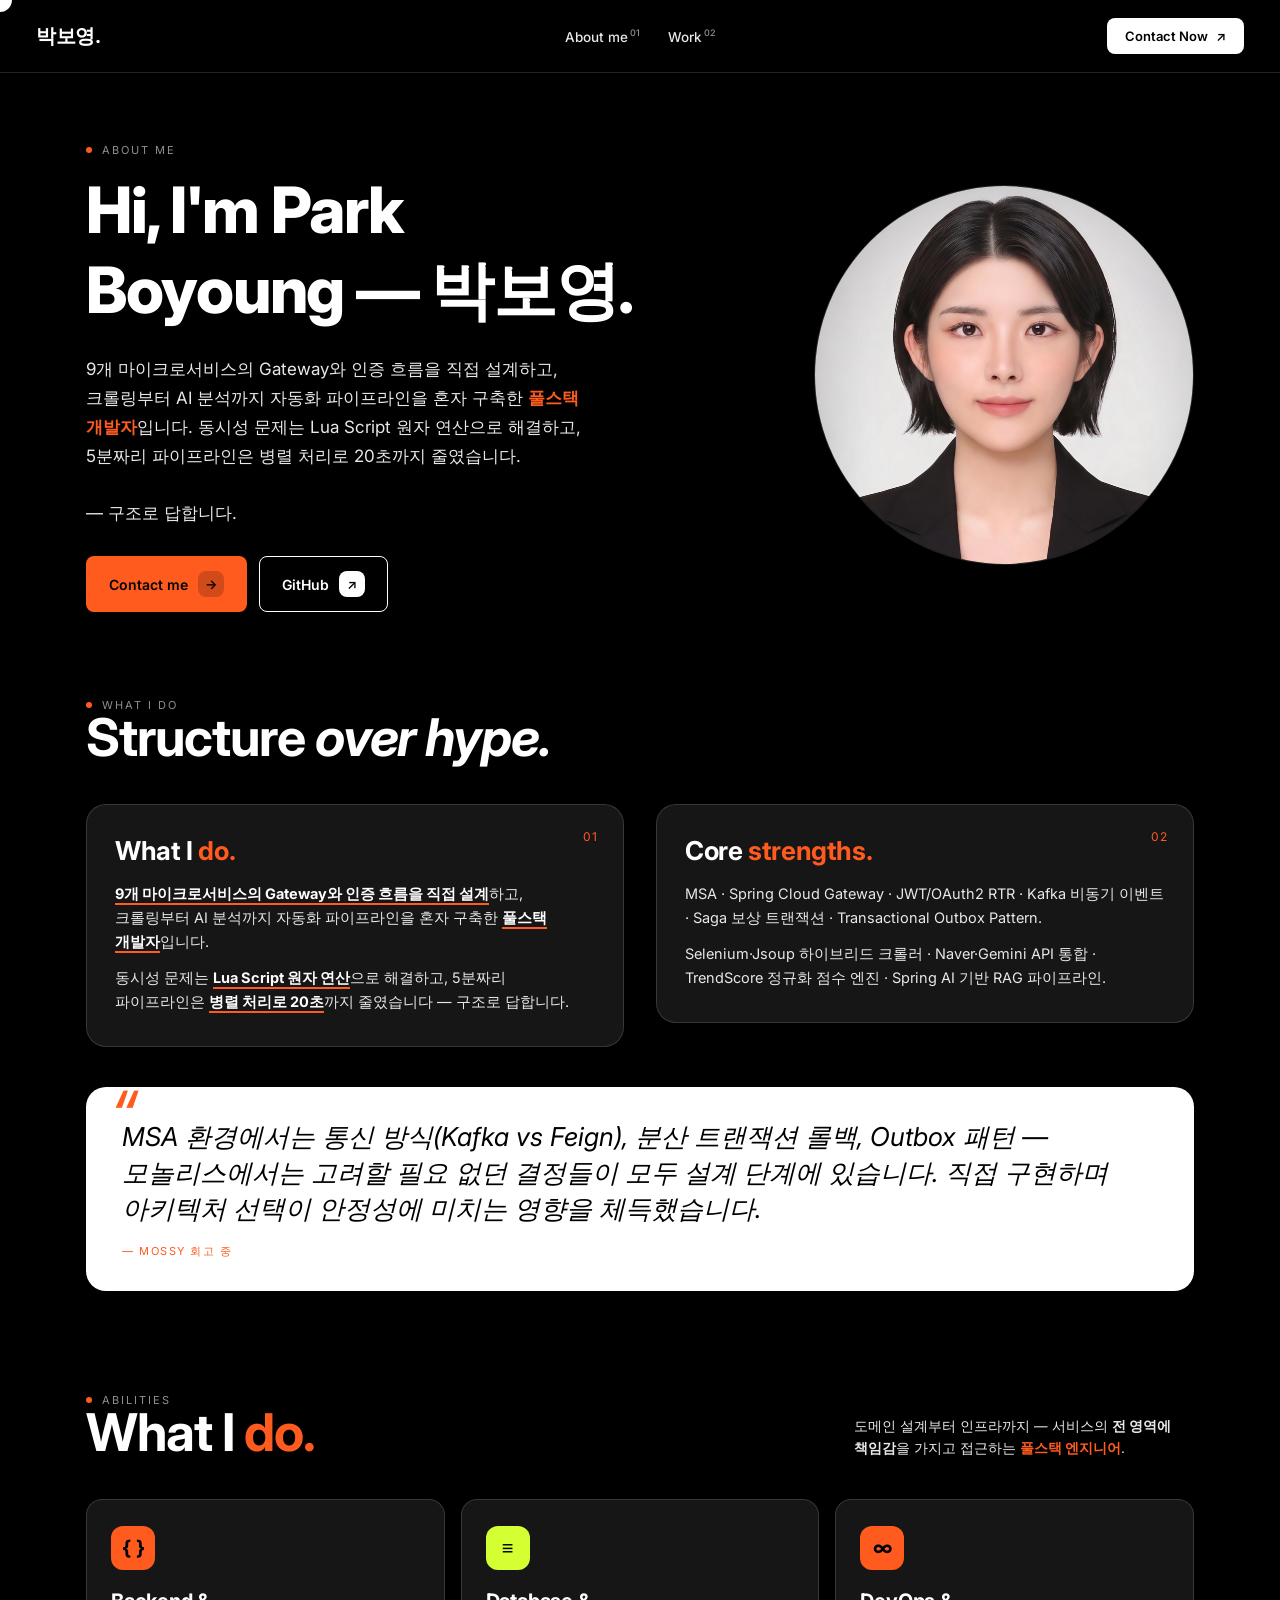
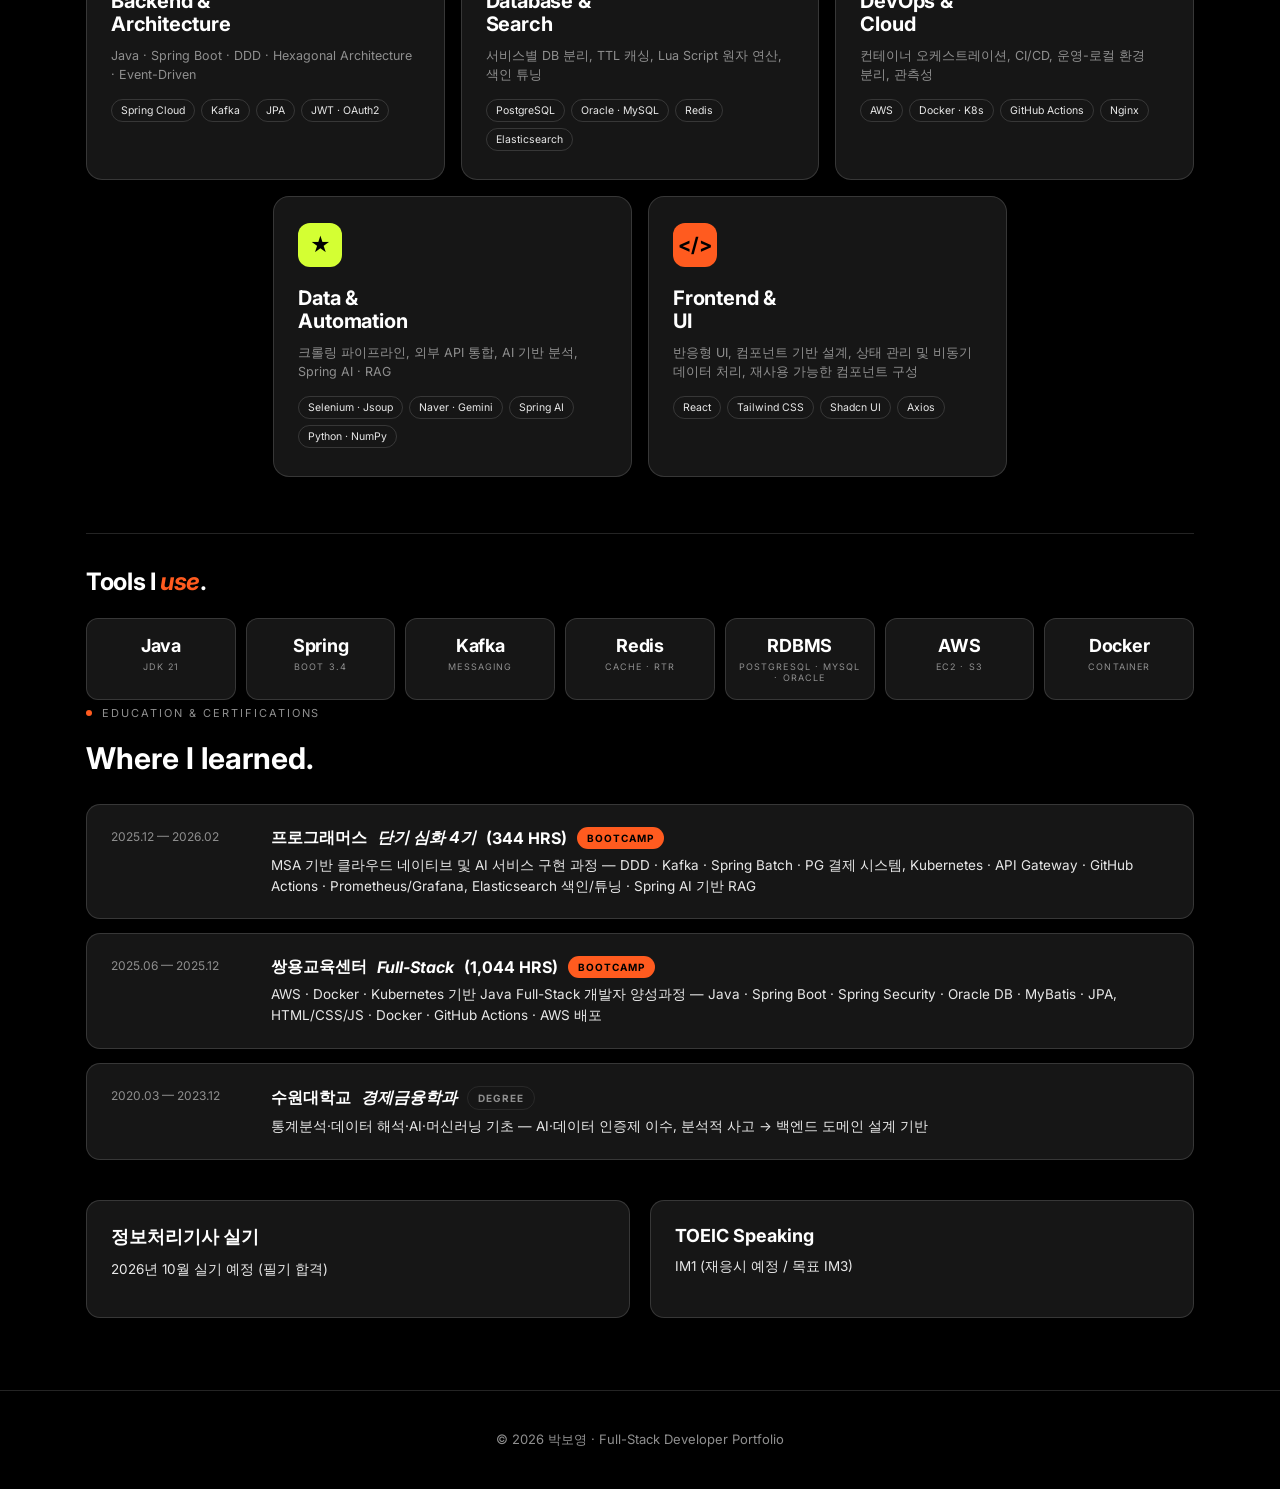
==== about.html @ 278cab64 "포트폴리오 다크+키치 테마 전면 개편, 프로젝트별 독립 페이지 및 About 페이지 추가 Framer 레퍼런스 기반으로 다크 배경 + 마젠타/오렌지/라임/블루 키치 컬러, 반전 커" ====
<!DOCTYPE html>
<html lang="ko">
<head>
<meta charset="utf-8">
<meta name="viewport" content="width=device-width, initial-scale=1">
<title>About — 박보영</title>
<link rel="preconnect" href="https://fonts.googleapis.com">
<link rel="preconnect" href="https://fonts.gstatic.com" crossorigin="">
<link href="https://fonts.googleapis.com/css2?family=Inter:opsz,wght@14..32,100..900&display=swap" rel="stylesheet">
<link rel="stylesheet" href="assets/site.css">
</head>
<body>

<nav class="nav">
  <a class="brand" href="index.html">박보영<span class="dot">.</span></a>
  <div class="nav-links">
    <a href="about.html">About me<sup>01</sup></a>
    <a href="index.html#projects">Work<sup>02</sup></a>
  </div>
  <a class="nav-cta" href="index.html#contact">Contact Now <span>↗</span></a>
</nav>

<div class="wrap">
  <section class="about-hero">
    <div>
      <div class="eyebrow"><span class="dot"></span>About me</div>
      <h1>Hi, I'm Park<br>Boyoung — 박보영.</h1>
      <p>9개 마이크로서비스의 Gateway와 인증 흐름을 직접 설계하고, 크롤링부터 AI 분석까지 자동화 파이프라인을 혼자 구축한 <strong class="accent">풀스택 개발자</strong>입니다. 동시성 문제는 Lua Script 원자 연산으로 해결하고, 5분짜리 파이프라인은 병렬 처리로 20초까지 줄였습니다.<br><br>— 구조로 답합니다.</p>
      <div class="hero-cta" style="display:flex; gap:12px; margin-top:28px; flex-wrap:wrap;">
        <a class="btn btn-primary" href="index.html#contact">Contact me <span class="arrow">→</span></a>
        <a class="btn btn-ghost" href="https://github.com/bunohoq" target="_blank" rel="noopener">GitHub <span class="arrow">↗</span></a>
      </div>
    </div>
    <img class="photo reveal-scale" src="assets/img/profile/park-boyoung.jpg" alt="박보영 프로필 사진">
  </section>

  <section class="reveal">
    <div class="about-head">
      <div class="eyebrow"><span class="dot"></span>What I do</div>
      <h2 class="h-display">Structure <em>over hype.</em></h2>
    </div>
    <div class="about-grid">
      <div class="about-card reveal">
        <span class="num">01</span>
        <h3>What I <span class="accent">do.</span></h3>
        <p><strong>9개 마이크로서비스의 Gateway와 인증 흐름을 직접 설계</strong>하고, 크롤링부터 AI 분석까지 자동화 파이프라인을 혼자 구축한 <strong class="accent">풀스택 개발자</strong>입니다.</p>
        <p>동시성 문제는 <strong>Lua Script 원자 연산</strong>으로 해결하고, 5분짜리 파이프라인은 <strong>병렬 처리로 20초</strong>까지 줄였습니다 — 구조로 답합니다.</p>
      </div>
      <div class="about-card reveal">
        <span class="num">02</span>
        <h3>Core <span class="accent">strengths.</span></h3>
        <p>MSA · Spring Cloud Gateway · JWT/OAuth2 RTR · Kafka 비동기 이벤트 · Saga 보상 트랜잭션 · Transactional Outbox Pattern.</p>
        <p>Selenium·Jsoup 하이브리드 크롤러 · Naver·Gemini API 통합 · TrendScore 정규화 점수 엔진 · Spring AI 기반 RAG 파이프라인.</p>
      </div>
    </div>
    <div class="about-quote reveal">
      MSA 환경에서는 통신 방식(Kafka vs Feign), 분산 트랜잭션 롤백, Outbox 패턴 — 모놀리스에서는 고려할 필요 없던 결정들이 모두 설계 단계에 있습니다. 직접 구현하며 아키텍처 선택이 안정성에 미치는 영향을 체득했습니다.
      <span class="who">— Mossy 회고 중</span>
    </div>
  </section>

  <section>
    <div class="ability-head">
      <div>
        <div class="eyebrow"><span class="dot"></span>Abilities</div>
        <h2 class="h-display">What I <span class="accent">do.</span></h2>
      </div>
      <div class="right">도메인 설계부터 인프라까지 — 서비스의 <strong>전 영역에 책임감</strong>을 가지고 접근하는 <strong class="accent">풀스택 엔지니어</strong>.</div>
    </div>
    <div class="ability-grid">
      <div class="ability-card reveal">
        <div class="ico">{ }</div>
        <h4>Backend &amp;<br>Architecture</h4>
        <div class="desc">Java · Spring Boot · DDD · Hexagonal Architecture · Event-Driven</div>
        <div class="pill-row"><span class="pill">Spring Cloud</span><span class="pill">Kafka</span><span class="pill">JPA</span><span class="pill">JWT · OAuth2</span></div>
      </div>
      <div class="ability-card alt reveal">
        <div class="ico">≡</div>
        <h4>Database &amp;<br>Search</h4>
        <div class="desc">서비스별 DB 분리, TTL 캐싱, Lua Script 원자 연산, 색인 튜닝</div>
        <div class="pill-row"><span class="pill">PostgreSQL</span><span class="pill">Oracle · MySQL</span><span class="pill">Redis</span><span class="pill">Elasticsearch</span></div>
      </div>
      <div class="ability-card reveal">
        <div class="ico">∞</div>
        <h4>DevOps &amp;<br>Cloud</h4>
        <div class="desc">컨테이너 오케스트레이션, CI/CD, 운영-로컬 환경 분리, 관측성</div>
        <div class="pill-row"><span class="pill">AWS</span><span class="pill">Docker · K8s</span><span class="pill">GitHub Actions</span><span class="pill">Nginx</span></div>
      </div>
      <div class="ability-card alt reveal">
        <div class="ico">★</div>
        <h4>Data &amp;<br>Automation</h4>
        <div class="desc">크롤링 파이프라인, 외부 API 통합, AI 기반 분석, Spring AI · RAG</div>
        <div class="pill-row"><span class="pill">Selenium · Jsoup</span><span class="pill">Naver · Gemini</span><span class="pill">Spring AI</span><span class="pill">Python · NumPy</span></div>
      </div>
      <div class="ability-card reveal">
        <div class="ico">&lt;/&gt;</div>
        <h4>Frontend &amp;<br>UI</h4>
        <div class="desc">반응형 UI, 컴포넌트 기반 설계, 상태 관리 및 비동기 데이터 처리, 재사용 가능한 컴포넌트 구성</div>
        <div class="pill-row"><span class="pill">React</span><span class="pill">Tailwind CSS</span><span class="pill">Shadcn UI</span><span class="pill">Axios</span></div>
      </div>
    </div>

    <div class="tools-section">
      <h3 class="tools-head">Tools I <em>use</em>.</h3>
      <div class="tools-row">
        <div class="tool-chip reveal"><div class="em">Java</div><div class="lab">JDK 21</div></div>
        <div class="tool-chip reveal"><div class="em">Spring</div><div class="lab">Boot 3.4</div></div>
        <div class="tool-chip reveal"><div class="em">Kafka</div><div class="lab">Messaging</div></div>
        <div class="tool-chip reveal"><div class="em">Redis</div><div class="lab">Cache · RTR</div></div>
        <div class="tool-chip reveal"><div class="em">RDBMS</div><div class="lab">PostgreSQL · MySQL · Oracle</div></div>
        <div class="tool-chip reveal"><div class="em">AWS</div><div class="lab">EC2 · S3</div></div>
        <div class="tool-chip reveal"><div class="em">Docker</div><div class="lab">Container</div></div>
      </div>
    </div>
  </section>

  <section class="case-section">
    <div class="eyebrow" style="margin-bottom:20px;"><span class="dot"></span>Education &amp; Certifications</div>
    <h2>Where I learned.</h2>
    <div class="timeline">
      <div class="timeline-row reveal">
        <div class="tl-date">2025.12 — 2026.02</div>
        <div>
          <div class="tl-title">프로그래머스 <em>단기 심화 4기</em> (344 HRS)<span class="tl-tag bootcamp">Bootcamp</span></div>
          <div class="tl-sub">MSA 기반 클라우드 네이티브 및 AI 서비스 구현 과정 — DDD · Kafka · Spring Batch · PG 결제 시스템, Kubernetes · API Gateway · GitHub Actions · Prometheus/Grafana, Elasticsearch 색인/튜닝 · Spring AI 기반 RAG</div>
        </div>
      </div>
      <div class="timeline-row reveal">
        <div class="tl-date">2025.06 — 2025.12</div>
        <div>
          <div class="tl-title">쌍용교육센터 <em>Full-Stack</em> (1,044 HRS)<span class="tl-tag bootcamp">Bootcamp</span></div>
          <div class="tl-sub">AWS · Docker · Kubernetes 기반 Java Full-Stack 개발자 양성과정 — Java · Spring Boot · Spring Security · Oracle DB · MyBatis · JPA, HTML/CSS/JS · Docker · GitHub Actions · AWS 배포</div>
        </div>
      </div>
      <div class="timeline-row reveal">
        <div class="tl-date">2020.03 — 2023.12</div>
        <div>
          <div class="tl-title">수원대학교 <em>경제금융학과</em><span class="tl-tag degree">Degree</span></div>
          <div class="tl-sub">통계분석·데이터 해석·AI·머신러닝 기초 — AI·데이터 인증제 이수, 분석적 사고 → 백엔드 도메인 설계 기반</div>
        </div>
      </div>
    </div>
    <div class="skills-grid" style="margin-top:40px;">
      <div class="skill-card reveal">
        <h3>정보처리기사 실기</h3>
        <p>2026년 10월 실기 예정 (필기 합격)</p>
      </div>
      <div class="skill-card reveal">
        <h3>TOEIC Speaking</h3>
        <p>IM1 (재응시 예정 / 목표 IM3)</p>
      </div>
    </div>
  </section>
</div>

<footer class="site-footer">
  © 2026 박보영 · Full-Stack Developer Portfolio
</footer>

<script src="assets/site.js"></script>
</body>
</html>
---- assets/site.css ----
:root {
  --canvas:#000000; --canvas-2:#0A0A0A; --surface:#161616; --surface-soft:#212121;
  --ink:#FFFFFF; --ink-2:#E8E8E8; --ink-3:#BFBFBF; --mute:#8F8F8F; --mute-2:#666666;
  --line: rgba(255,255,255,0.14); --line-2: rgba(255,255,255,0.08);
  --display: "Inter","Pretendard",sans-serif; --sans:"Inter","Pretendard",system-ui,sans-serif; --mono:"Inter",ui-monospace,monospace;
  --ease-spring: cubic-bezier(0.34,1.56,0.64,1); --ease-spring-soft: cubic-bezier(0.22,1,0.36,1);

  /* kitsch accent palette — orange is the site-wide default, the other
     three are reserved for each project's identity color. */
  --magenta:#FF2FA0; --orange:#FF5B1F; --lime:#D4FF33; --blue:#0038FF;
  --accent: var(--orange); --accent-ink:#000000;
  --accent-soft: color-mix(in srgb, var(--accent) 16%, black);
}
* { box-sizing:border-box; }
html { scroll-behavior:smooth; }
body {
  margin:0; background:var(--canvas); color:var(--ink); font-family:var(--sans);
  -webkit-font-smoothing:antialiased; word-break:keep-all; overflow-wrap:break-word;
}
img { display:block; max-width:100%; }
a { color:inherit; }
::selection { background:var(--ink); color:var(--canvas); }

.wrap { max-width:1180px; margin:0 auto; padding:0 36px; }
@media (max-width:760px) { .wrap { padding:0 20px; } }

/* ---- nav (matches the reference: brand / centered numbered links / CTA) ---- */
.nav {
  position:sticky; top:0; z-index:50;
  display:grid; grid-template-columns:1fr auto 1fr; align-items:center;
  padding:18px 36px; background:rgba(0,0,0,.75); backdrop-filter:blur(14px);
  border-bottom:1px solid var(--line);
}
.nav .brand { font-family:var(--display); font-weight:700; font-size:20px; letter-spacing:-0.02em; text-decoration:none; color:var(--ink); }
.nav .brand .dot { color:var(--ink); }
.nav-links { display:flex; gap:28px; justify-self:center; }
.nav-links a { text-decoration:none; font-size:13.5px; font-weight:500; color:var(--ink-2); }
.nav-links a sup { font-size:9px; margin-left:2px; color:var(--mute); }
.nav-links a:hover { color:var(--ink); }
.nav-cta {
  justify-self:end; display:inline-flex; align-items:center; gap:8px;
  padding:10px 18px; border-radius:8px; background:var(--ink); color:var(--canvas);
  text-decoration:none; font-size:13px; font-weight:600;
}
@media (max-width:760px) {
  .nav { grid-template-columns:1fr auto; padding:14px 20px; }
  .nav-links { display:none; }
}

/* ---- buttons ---- */
.btn {
  display:inline-flex; align-items:center; gap:10px; padding:14px 22px;
  border-radius:8px; text-decoration:none; font-size:14px; font-weight:600;
  border:1px solid transparent; transition:all .22s;
}
.btn .arrow { display:inline-flex; width:26px; height:26px; border-radius:8px; align-items:center; justify-content:center; font-size:13px; transition:transform .22s; }
.btn:hover .arrow { transform:translateX(3px); }
.btn-primary { background:var(--accent); color:var(--accent-ink); }
.btn-primary .arrow { background:rgba(0,0,0,.18); }
.btn-ghost { background:transparent; color:var(--ink); border-color:var(--ink); }
.btn-ghost .arrow { background:var(--ink); color:var(--canvas); }
.btn-ghost:hover { background:var(--ink); color:var(--canvas); }

/* ---- typography helpers ---- */
.eyebrow { display:inline-flex; align-items:center; gap:10px; font-family:var(--mono); font-size:11px; letter-spacing:.18em; text-transform:uppercase; color:var(--mute); }
.eyebrow .dot { width:6px; height:6px; border-radius:50%; background:var(--accent, var(--ink)); }

/* ---- scroll reveal (spring easing, same system as the homepage) ---- */
.reveal { opacity:0; transform:translateY(28px); transition:opacity .7s var(--ease-spring-soft), transform .8s var(--ease-spring); }
.reveal.is-visible { opacity:1; transform:translateY(0); }
.reveal-scale { opacity:0; transform:scale(.94); transition:opacity .7s var(--ease-spring-soft), transform .8s var(--ease-spring); }
.reveal-scale.is-visible { opacity:1; transform:scale(1); }
@media (prefers-reduced-motion: reduce) { .reveal, .reveal-scale { opacity:1; transform:none; transition:none; } }

/* ---- custom cursor badge ---- */
#cursor-badge {
  position:fixed; top:0; left:0; z-index:999;
  display:flex; align-items:center; gap:6px; padding:8px 16px; border-radius:999px;
  background:var(--ink); color:var(--canvas); font-family:var(--mono); font-size:12px;
  font-weight:600; white-space:nowrap; pointer-events:none;
  opacity:0; transform:translate(-50%,-50%) scale(.6);
  transition:opacity .25s var(--ease-spring-soft), transform .35s var(--ease-spring);
}
#cursor-badge.is-visible { opacity:1; transform:translate(-50%,-50%) scale(1); }
@media (hover:hover) and (pointer:fine) { [data-cursor] { cursor:none; } }

/* ---- inverting cursor dot — mix-blend-mode:difference flips whatever
   color sits underneath it (e.g. white dot over blue = renders yellow) ---- */
#invert-cursor {
  position:fixed; top:0; left:0; width:24px; height:24px; border-radius:50%;
  background:#fff; mix-blend-mode:difference; pointer-events:none; z-index:9998;
  transform:translate(-50%,-50%);
  transition:width .25s var(--ease-spring-soft), height .25s var(--ease-spring-soft), opacity .2s ease;
}
#invert-cursor.is-active { width:48px; height:48px; }
#invert-cursor.is-hidden { opacity:0; }
@media (hover:hover) and (pointer:fine) { body { cursor:none; } }
@media (hover:none), (pointer:coarse) { #invert-cursor { display:none; } }

/* ---- case study page ---- */
.case-hero { padding:64px 0 40px; }
.case-hero .back { display:inline-flex; align-items:center; gap:8px; font-size:13px; color:var(--mute); text-decoration:none; margin-bottom:32px; }
.case-hero .back:hover { color:var(--ink); }
.case-hero .case-num { font-family:var(--mono); font-size:15px; color:var(--accent); font-weight:700; }
.case-hero h1 { font-family:var(--display); font-weight:800; font-size:clamp(40px,6vw,72px); letter-spacing:-0.02em; line-height:1.02; margin:10px 0 20px; }
.case-hero h1 em { font-style:italic; font-weight:500; color:var(--mute); }
.case-hero .tags { display:flex; gap:10px; flex-wrap:wrap; margin-bottom:28px; }
.case-hero .tags span { padding:6px 14px; border-radius:999px; background:var(--accent); color:var(--accent-ink); font-family:var(--mono); font-size:11px; letter-spacing:.08em; text-transform:uppercase; }
.case-hero .links { display:flex; gap:10px; flex-wrap:wrap; }
.case-hero .links a { display:inline-flex; align-items:center; gap:8px; padding:10px 16px; border-radius:999px; border:1px solid var(--ink); text-decoration:none; font-size:13px; font-weight:600; transition:all .2s; }
.case-hero .links a:hover { background:var(--ink); color:var(--canvas); }

.case-cover { aspect-ratio:16/9; border-radius:20px; overflow:hidden; border:1px solid var(--line); margin:0 0 64px; background:var(--surface); }
.case-cover img { width:100%; height:100%; object-fit:cover; }

/* Two-column case body: compact tinted sidebar (meta + tech stack) next to
   Overview/KPI/features — scannable at a glance, like the original inline
   case-study design. */
.case-body { display:grid; grid-template-columns:280px 1fr; gap:48px; align-items:start; margin-bottom:64px; }
/* Bold, fully-saturated project color (not a faint tint) so each case study
   reads as unmistakably lime/magenta/blue — text switches to accent-ink for
   contrast against the bright fill. */
.case-meta { background:var(--accent); color:var(--accent-ink); border-radius:16px; padding:28px; }
.case-meta .ml { font-family:var(--mono); font-size:11px; letter-spacing:.1em; text-transform:uppercase; color:var(--accent-ink); opacity:.7; margin-bottom:6px; }
.case-meta .mv { font-size:14px; font-weight:600; line-height:1.5; margin-bottom:22px; color:var(--accent-ink); }
.case-meta .mv:last-of-type { margin-bottom:0; }
.case-meta .stack-bars { max-width:none; gap:12px; }
.case-meta .stack-bar {
  grid-template-columns:1fr auto; grid-template-rows:auto auto;
  column-gap:8px; row-gap:6px;
}
.case-meta .stack-bar .sb-name { grid-column:1; grid-row:1; font-size:12.5px; color:var(--accent-ink); }
.case-meta .stack-bar .sb-pct { grid-column:2; grid-row:1; color:var(--accent-ink); opacity:.7; }
.case-meta .stack-bar .sb-track { grid-column:1 / -1; grid-row:2; background:color-mix(in srgb, var(--accent-ink) 20%, transparent); }
.case-meta .stack-bar .sb-fill { background:var(--accent-ink); }
.case-content-main .eyebrow { margin-bottom:16px; }
@media (max-width:900px) { .case-body { grid-template-columns:1fr; } }

.case-section { margin-bottom:72px; }
.case-section h2 { font-family:var(--display); font-weight:700; font-size:clamp(22px,3vw,30px); margin:0 0 20px; }
.case-section p { font-size:16px; line-height:1.75; color:var(--ink-2); max-width:760px; }
.hl { background:var(--accent); color:var(--accent-ink); padding:1px 8px; border-radius:4px; }

.kpi-row { display:grid; grid-template-columns:repeat(3,1fr); gap:24px; margin-top:32px; }
.kpi { padding:24px; border:1px solid var(--line); border-radius:14px; }
.kpi .kv { font-family:var(--display); font-weight:700; font-size:36px; }
.kpi .kv .em { color:var(--accent); }
.kpi .kl { font-family:var(--mono); font-size:11px; letter-spacing:.1em; text-transform:uppercase; color:var(--mute); margin-top:6px; }
@media (max-width:760px) { .kpi-row { grid-template-columns:1fr; } }

.stack-bars { display:flex; flex-direction:column; gap:16px; max-width:560px; }
.stack-bar { display:grid; grid-template-columns:120px 1fr 40px; align-items:center; gap:14px; font-size:13.5px; }
.stack-bar .sb-name { font-weight:600; }
.stack-bar .sb-track { height:6px; border-radius:999px; background:var(--surface-soft); overflow:hidden; }
.stack-bar .sb-fill { display:block; height:100%; border-radius:999px; background:var(--accent); }
.stack-bar .sb-pct { text-align:right; color:var(--mute); font-family:var(--mono); font-size:12px; }
@media (max-width:760px) { .stack-bar { grid-template-columns:90px 1fr 34px; gap:10px; } }

.gallery { display:grid; grid-template-columns:1fr 1fr; gap:20px; }
.gallery.full { grid-template-columns:1fr; }
.gallery figure { margin:0; border-radius:14px; overflow:hidden; border:1px solid var(--line); background:var(--surface); display:flex; flex-direction:column; }
.gallery img { width:100%; display:block; }
/* Only the app-screenshot grid gets a fixed crop so every card (and its
   caption) lines up at the same height; full-width diagrams keep their
   natural size so labels never get cropped. */
.gallery:not(.full) img { aspect-ratio:4/3; object-fit:cover; }
/* White highlighter-pen mark behind the caption text — not a full-bleed
   bar, a rounded stroke sitting on the dark card like the .hl marks. */
.gallery figcaption {
  margin:10px 12px 12px; padding:5px 10px; font-size:12.5px; line-height:1.3;
  background:#fff; color:#000; border-radius:5px;
  white-space:nowrap; overflow:hidden; text-overflow:ellipsis;
  align-self:flex-start; max-width:calc(100% - 24px);
}
@media (max-width:760px) { .gallery { grid-template-columns:1fr; } }

.feat-list { display:flex; flex-direction:column; gap:28px; margin-top:28px; }
.feat { display:flex; gap:20px; }
.feat .fn { font-family:var(--display); font-weight:700; font-size:22px; color:var(--accent); flex:none; width:40px; }
.feat .ft { font-weight:600; margin-bottom:6px; }
.feat .fd { color:var(--mute); font-size:14.5px; line-height:1.6; }

.trouble-grid { display:grid; grid-template-columns:1fr 1fr; gap:1px; background:var(--line); border:1px solid var(--line); border-radius:16px; overflow:hidden; margin-top:28px; }
.tcard { background:var(--surface); padding:24px; border-radius:0; }
.tcard .tt { font-weight:700; margin-bottom:14px; }
.trow { display:grid; grid-template-columns:70px 1fr; gap:12px; padding:10px 0; border-top:1px solid var(--line); font-size:13.5px; }
.trow:first-of-type { border-top:none; }
.trow .tk { color:var(--mute); font-family:var(--mono); font-size:11px; text-transform:uppercase; letter-spacing:.06em; padding-top:2px; }
.trow .tv { color:var(--ink-2); }
.trow.result .tv { font-weight:600; color:var(--ink); }
.t-evidence { margin-top:14px; padding-top:14px; border-top:1px dashed var(--line); }
.t-evidence img { border-radius:8px; border:1px solid var(--line); }
.t-evidence-cap { margin-top:8px; font-family:var(--mono); font-size:11px; color:var(--mute); }
@media (max-width:760px) { .trouble-grid { grid-template-columns:1fr; } }

/* Standalone evidence card — sits beside its troubleshooting card in the
   grid instead of stacking the screenshot below the text (which made the
   card much taller than its neighbors). */
.tcard-evidence .tn {
  display:block; font-family:var(--display); font-weight:800; font-size:18px;
  color:var(--accent); margin-bottom:8px;
}
.ev-body { border:1px solid var(--line); border-radius:10px; overflow:hidden; margin-bottom:12px; }
.ev-chrome {
  display:flex; align-items:center; gap:6px; padding:8px 12px;
  background:var(--surface); border-bottom:1px solid var(--line);
}
.ev-chrome .dots { display:flex; gap:5px; flex:none; }
.ev-chrome .dots span { width:8px; height:8px; border-radius:50%; display:block; }
.ev-chrome .dots .r { background:#FF5F56; }
.ev-chrome .dots .y { background:#FFBD2E; }
.ev-chrome .dots .g { background:#27C93F; }
.ev-chrome .url { flex:1; text-align:center; font-family:var(--mono); font-size:10.5px; color:var(--mute); }
.ev-body img { width:100%; display:block; }
.ev-caption { font-size:13px; color:var(--mute); line-height:1.55; }

.more-projects { padding:80px 0; border-top:1px solid var(--line); }
.more-projects h2 { font-family:var(--display); font-weight:700; font-size:clamp(28px,4vw,40px); margin:0 0 32px; }
.more-projects-grid { display:grid; grid-template-columns:1fr 1fr; gap:24px; }
.more-card { text-decoration:none; color:inherit; display:block; }
.more-card figure { margin:0; aspect-ratio:4/3; border-radius:14px; overflow:hidden; border:1px solid var(--line); background:var(--surface); }
.more-card img { width:100%; height:100%; object-fit:cover; transition:transform .5s var(--ease-spring-soft); }
.more-card:hover img { transform:scale(1.05); }
.more-card figcaption { margin-top:14px; font-family:var(--display); font-weight:700; font-size:20px; }
@media (max-width:760px) { .more-projects-grid { grid-template-columns:1fr; } }

footer.site-footer { padding:40px 36px; border-top:1px solid var(--line); text-align:center; color:var(--mute); font-size:13px; }

/* ---- about page ---- */
.about-hero { display:grid; grid-template-columns:1fr 380px; gap:56px; align-items:center; padding:64px 0 80px; }
.about-hero .photo { width:100%; aspect-ratio:1/1; object-fit:cover; object-position: center 20%; border-radius:50%; border:1px solid var(--line); }
.about-hero h1 { font-family:var(--display); font-weight:800; font-size:clamp(40px,6vw,64px); letter-spacing:-0.02em; margin:14px 0 20px; }
.about-hero p { font-size:17px; line-height:1.7; color:var(--ink-2); max-width:560px; }
@media (max-width:760px) { .about-hero { grid-template-columns:1fr; padding:40px 0 56px; } }

.skills-grid { display:grid; grid-template-columns:repeat(2,1fr); gap:20px; margin-top:28px; }
.skill-card { background:var(--surface); border:1px solid var(--line); border-radius:14px; padding:24px; }
.skill-card h3 { font-family:var(--display); font-weight:700; font-size:18px; margin:0 0 10px; }
.skill-card p { font-size:13.5px; color:var(--ink-2); margin:0 0 14px; line-height:1.5; }
.skill-chips { display:flex; flex-wrap:wrap; gap:8px; }
.skill-chips span { padding:6px 12px; border:1px solid var(--line); border-radius:8px; font-size:12.5px; }
@media (max-width:760px) { .skills-grid { grid-template-columns:1fr; } }

.timeline { display:flex; flex-direction:column; gap:14px; margin-top:28px; }
.timeline-row { display:grid; grid-template-columns:140px 1fr; gap:20px; padding:22px 24px; background:var(--surface); border:1px solid var(--line); border-radius:14px; }
.timeline-row .tl-date { font-family:var(--mono); font-size:12px; color:var(--mute); padding-top:2px; }
.timeline-row .tl-title { font-weight:700; font-size:16px; margin-bottom:6px; display:flex; align-items:center; flex-wrap:wrap; gap:10px; }
.timeline-row .tl-sub { font-size:13.5px; color:var(--ink-2); line-height:1.55; }
.tl-tag { display:inline-block; font-family:var(--mono); font-size:10px; letter-spacing:.1em; text-transform:uppercase; padding:3px 10px; border-radius:999px; line-height:1.6; }
.tl-tag.bootcamp { background:var(--orange); color:#000; }
.tl-tag.degree { background:transparent; border:1px solid var(--line-2); color:var(--mute); }
@media (max-width:760px) { .timeline-row { grid-template-columns:1fr; gap:6px; } }

.quote-block {
  margin-top:56px; padding:40px; background:var(--accent); color:var(--accent-ink);
  border-radius:20px; font-family:var(--display); font-style:italic; font-weight:500;
  font-size:clamp(18px,2.4vw,24px); line-height:1.5;
}
.quote-block .who { display:block; margin-top:20px; font-family:var(--mono); font-style:normal; font-size:13px; opacity:.65; }

/* ---- ported from the homepage: About cards / quote / Abilities / Tools ---- */
.h-display { font-family:var(--display); font-weight:700; font-size:clamp(32px,5vw,52px); line-height:1; letter-spacing:-0.02em; margin:0; }
.accent { color:var(--accent); }

.about-head { margin-bottom:40px; }
.about-grid { display:grid; grid-template-columns:1fr 1fr; gap:32px; align-items:start; }
.about-card {
  background:var(--surface); border:1px solid var(--line); border-radius:20px;
  padding:32px 28px; position:relative;
}
.about-card .num {
  position:absolute; top:24px; right:24px;
  font-family:var(--mono); font-size:12px; letter-spacing:.14em; color:var(--accent);
}
.about-card h3 { font-family:var(--display); font-weight:700; font-size:26px; line-height:1.1; letter-spacing:-0.015em; margin:0 0 16px; }
.about-card p { font-size:14.5px; line-height:1.65; color:var(--ink-2); margin:0 0 12px; }
.about-card p:last-child { margin-bottom:0; }
.about-card strong { font-weight:700; color:var(--ink); border-bottom:2px solid var(--accent); padding-bottom:1px; }

.about-quote {
  margin-top:40px; padding:32px 36px; background:var(--ink); color:var(--canvas);
  border-radius:20px; font-family:var(--display); font-style:italic;
  font-size:clamp(18px,2.2vw,26px); line-height:1.4; position:relative;
}
.about-quote::before {
  content:"\201C"; position:absolute; top:-6px; left:24px;
  font-family:var(--display); font-style:italic; font-size:72px; color:var(--accent); line-height:1;
}
.about-quote .who {
  display:block; margin-top:16px; font-family:var(--mono); font-style:normal;
  font-size:11px; letter-spacing:.14em; text-transform:uppercase; color:var(--accent);
}
@media (max-width:760px) { .about-grid { grid-template-columns:1fr; } }

.ability-head { display:flex; justify-content:space-between; align-items:end; margin-top:96px; margin-bottom:40px; gap:24px; }
.ability-head .right { max-width:340px; font-size:13.5px; line-height:1.6; color:var(--ink-2); }
.ability-grid { display:flex; flex-wrap:wrap; justify-content:center; gap:16px; }
.ability-card { flex:0 1 calc((100% - 32px) / 3); }
.ability-card {
  background:var(--surface); border:1px solid var(--line); border-radius:16px;
  padding:26px 24px 28px; position:relative; overflow:hidden;
  transition:transform .25s, box-shadow .25s;
}
.ability-card:hover { transform:translateY(-4px); }
.ability-card .ico {
  width:44px; height:44px; border-radius:12px;
  display:inline-flex; align-items:center; justify-content:center;
  background:var(--orange); color:#000; font-family:var(--display); font-weight:700; font-size:20px;
  margin-bottom:20px;
}
.ability-card.alt .ico { background:var(--lime); color:#000; }
.ability-card h4 { font-family:var(--display); font-weight:700; font-size:20px; line-height:1.15; letter-spacing:-0.01em; margin:0 0 10px; }
.ability-card .desc { font-size:12.5px; line-height:1.55; color:var(--mute); margin-bottom:14px; }
.ability-card .pill-row { display:flex; flex-wrap:wrap; gap:6px; }
.ability-card .pill { font-family:var(--mono); font-size:10.5px; padding:4px 9px; border:1px solid var(--line); border-radius:999px; color:var(--ink-2); }
@media (max-width:760px) { .ability-card { flex-basis:100%; } }

.tools-section { margin-top:56px; padding-top:36px; border-top:1px solid var(--line); }
.tools-head { font-family:var(--display); font-weight:700; font-size:24px; line-height:1; letter-spacing:-0.015em; margin:0 0 24px; }
.tools-head em { font-style:italic; color:var(--accent); }
.tools-row { display:grid; grid-template-columns:repeat(7,1fr); gap:10px; }
.tool-chip { padding:16px 10px; background:var(--surface); border:1px solid var(--line); border-radius:12px; text-align:center; transition:transform .22s, background .22s; }
.tool-chip:hover { transform:translateY(-3px); background:var(--accent); color:var(--accent-ink); }
.tool-chip .em { font-family:var(--display); font-weight:700; font-size:18px; letter-spacing:-0.015em; }
.tool-chip .lab { font-family:var(--mono); font-size:9px; letter-spacing:.12em; text-transform:uppercase; color:var(--mute); margin-top:5px; }
.tool-chip:hover .lab { color:inherit; opacity:.75; }
@media (max-width:760px) { .tools-row { grid-template-columns:repeat(3,1fr); } }
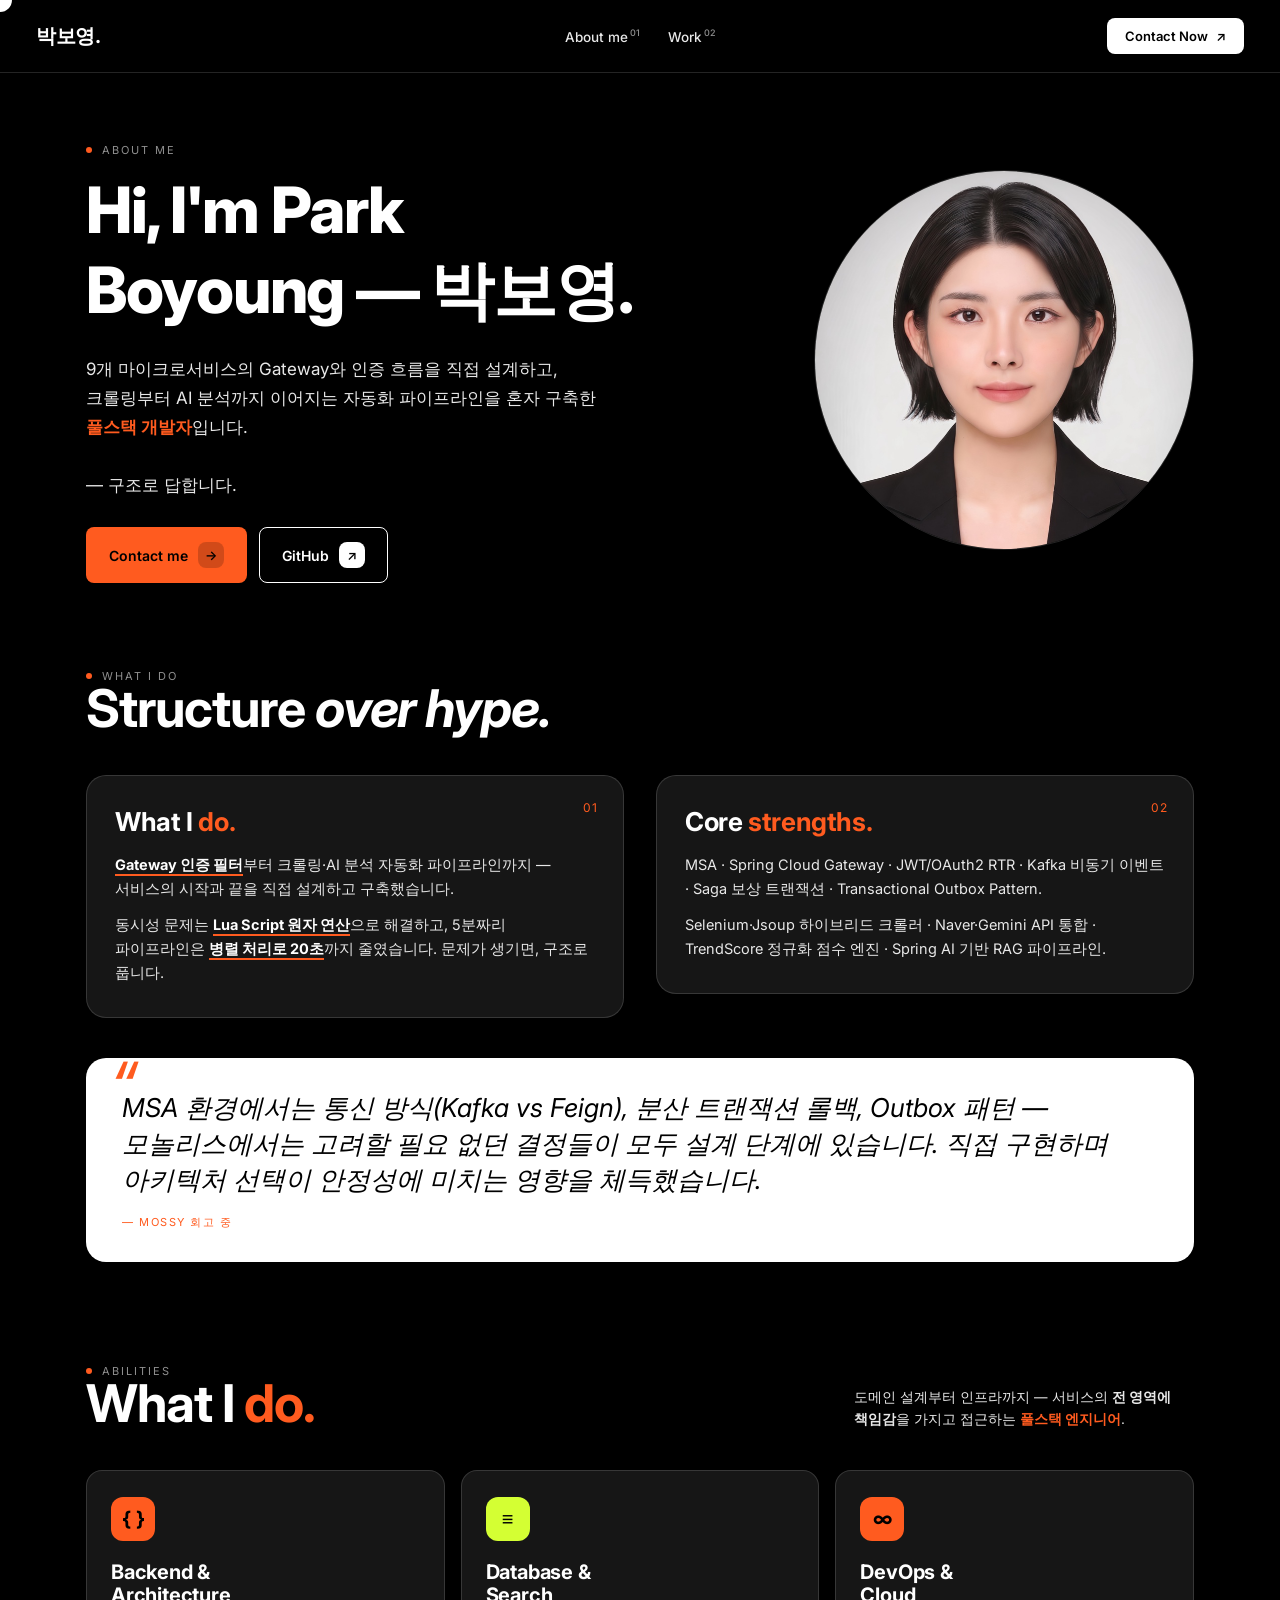
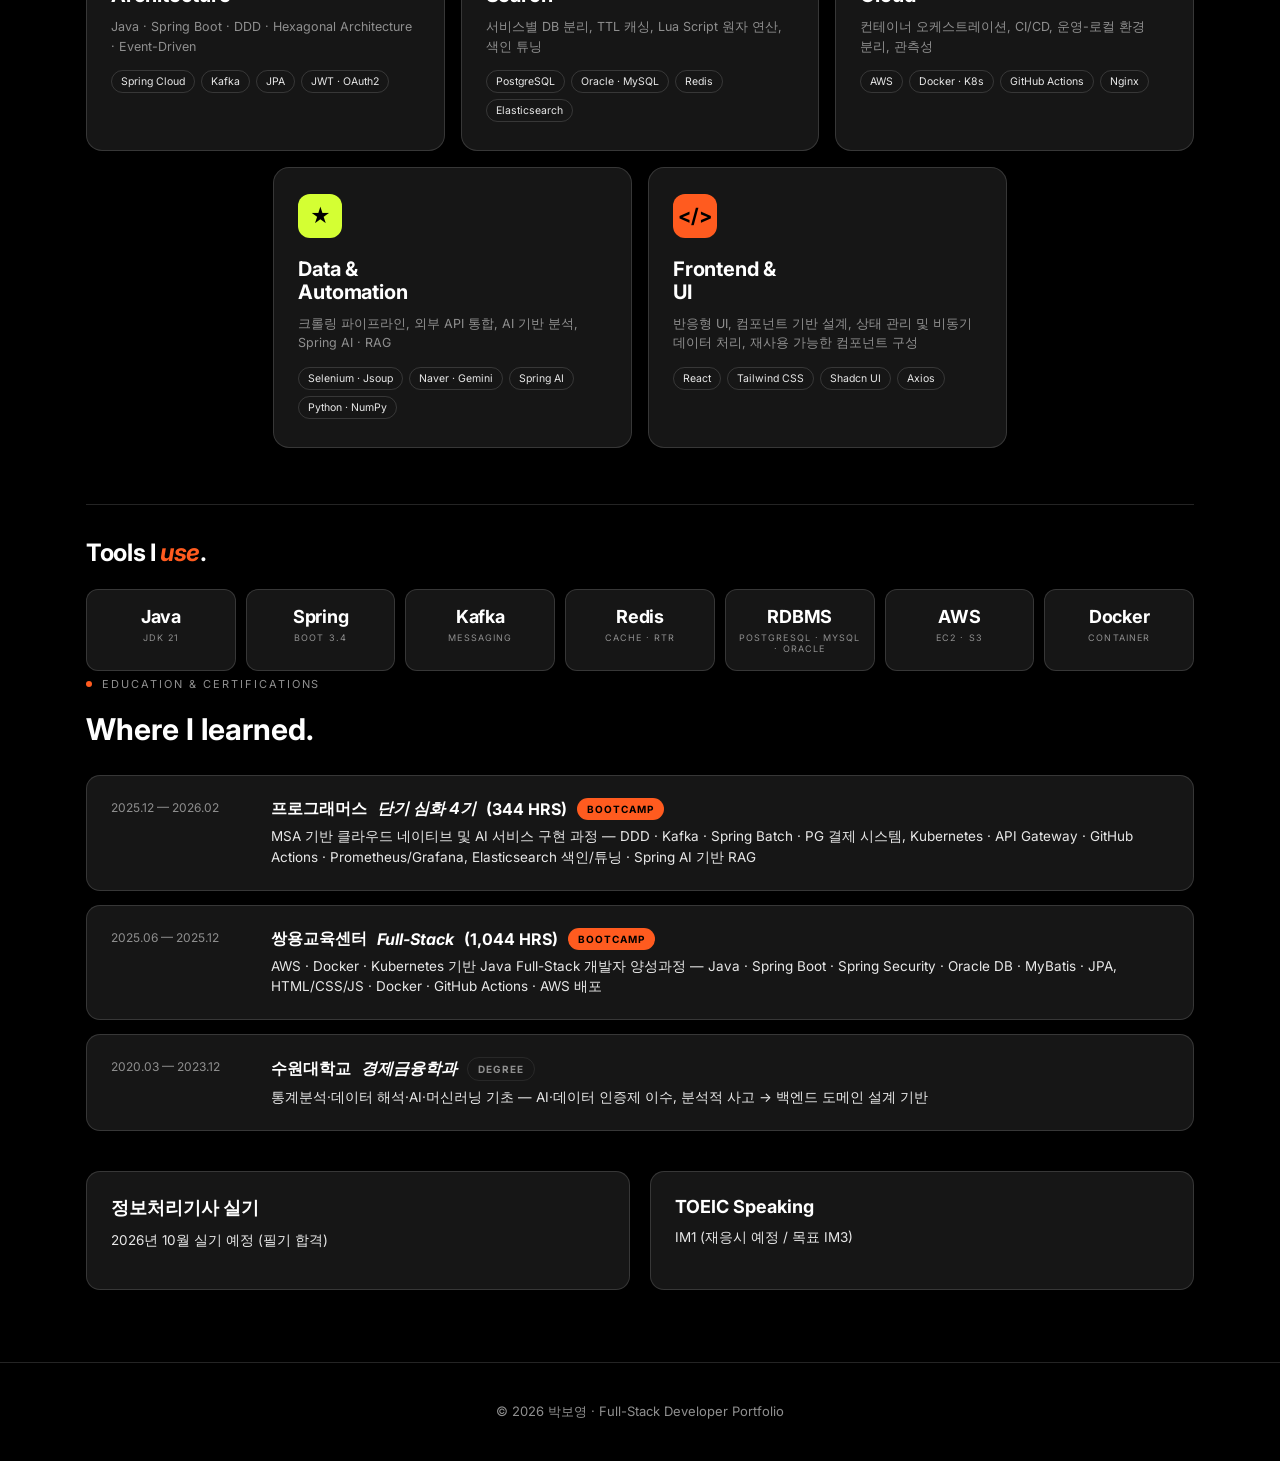
==== commit c68b122b: "프로젝트 상세 페이지에 코드 하이라이트 추가 및 About 페이지 문구 중복 제거 Key implementations/Core features 항목의 핵심 코드·기술 용어에 프로젝" ====
--- a/about.html
+++ b/about.html
@@ -25,7 +25,7 @@
     <div>
       <div class="eyebrow"><span class="dot"></span>About me</div>
       <h1>Hi, I'm Park<br>Boyoung — 박보영.</h1>
-      <p>9개 마이크로서비스의 Gateway와 인증 흐름을 직접 설계하고, 크롤링부터 AI 분석까지 자동화 파이프라인을 혼자 구축한 <strong class="accent">풀스택 개발자</strong>입니다. 동시성 문제는 Lua Script 원자 연산으로 해결하고, 5분짜리 파이프라인은 병렬 처리로 20초까지 줄였습니다.<br><br>— 구조로 답합니다.</p>
+      <p>9개 마이크로서비스의 Gateway와 인증 흐름을 직접 설계하고, 크롤링부터 AI 분석까지 이어지는 자동화 파이프라인을 혼자 구축한 <strong class="accent">풀스택 개발자</strong>입니다.<br><br>— 구조로 답합니다.</p>
       <div class="hero-cta" style="display:flex; gap:12px; margin-top:28px; flex-wrap:wrap;">
         <a class="btn btn-primary" href="index.html#contact">Contact me <span class="arrow">→</span></a>
         <a class="btn btn-ghost" href="https://github.com/bunohoq" target="_blank" rel="noopener">GitHub <span class="arrow">↗</span></a>
@@ -43,8 +43,8 @@
       <div class="about-card reveal">
         <span class="num">01</span>
         <h3>What I <span class="accent">do.</span></h3>
-        <p><strong>9개 마이크로서비스의 Gateway와 인증 흐름을 직접 설계</strong>하고, 크롤링부터 AI 분석까지 자동화 파이프라인을 혼자 구축한 <strong class="accent">풀스택 개발자</strong>입니다.</p>
-        <p>동시성 문제는 <strong>Lua Script 원자 연산</strong>으로 해결하고, 5분짜리 파이프라인은 <strong>병렬 처리로 20초</strong>까지 줄였습니다 — 구조로 답합니다.</p>
+        <p><strong>Gateway 인증 필터</strong>부터 크롤링·AI 분석 자동화 파이프라인까지 — 서비스의 시작과 끝을 직접 설계하고 구축했습니다.</p>
+        <p>동시성 문제는 <strong>Lua Script 원자 연산</strong>으로 해결하고, 5분짜리 파이프라인은 <strong>병렬 처리로 20초</strong>까지 줄였습니다. 문제가 생기면, 구조로 풉니다.</p>
       </div>
       <div class="about-card reveal">
         <span class="num">02</span>
--- a/assets/site.css
+++ b/assets/site.css
@@ -140,6 +140,7 @@
 .case-section h2 { font-family:var(--display); font-weight:700; font-size:clamp(22px,3vw,30px); margin:0 0 20px; }
 .case-section p { font-size:16px; line-height:1.75; color:var(--ink-2); max-width:760px; }
 .hl { background:var(--accent); color:var(--accent-ink); padding:1px 8px; border-radius:4px; }
+code.hl { font-family:var(--mono); font-size:0.92em; }
 
 .kpi-row { display:grid; grid-template-columns:repeat(3,1fr); gap:24px; margin-top:32px; }
 .kpi { padding:24px; border:1px solid var(--line); border-radius:14px; }
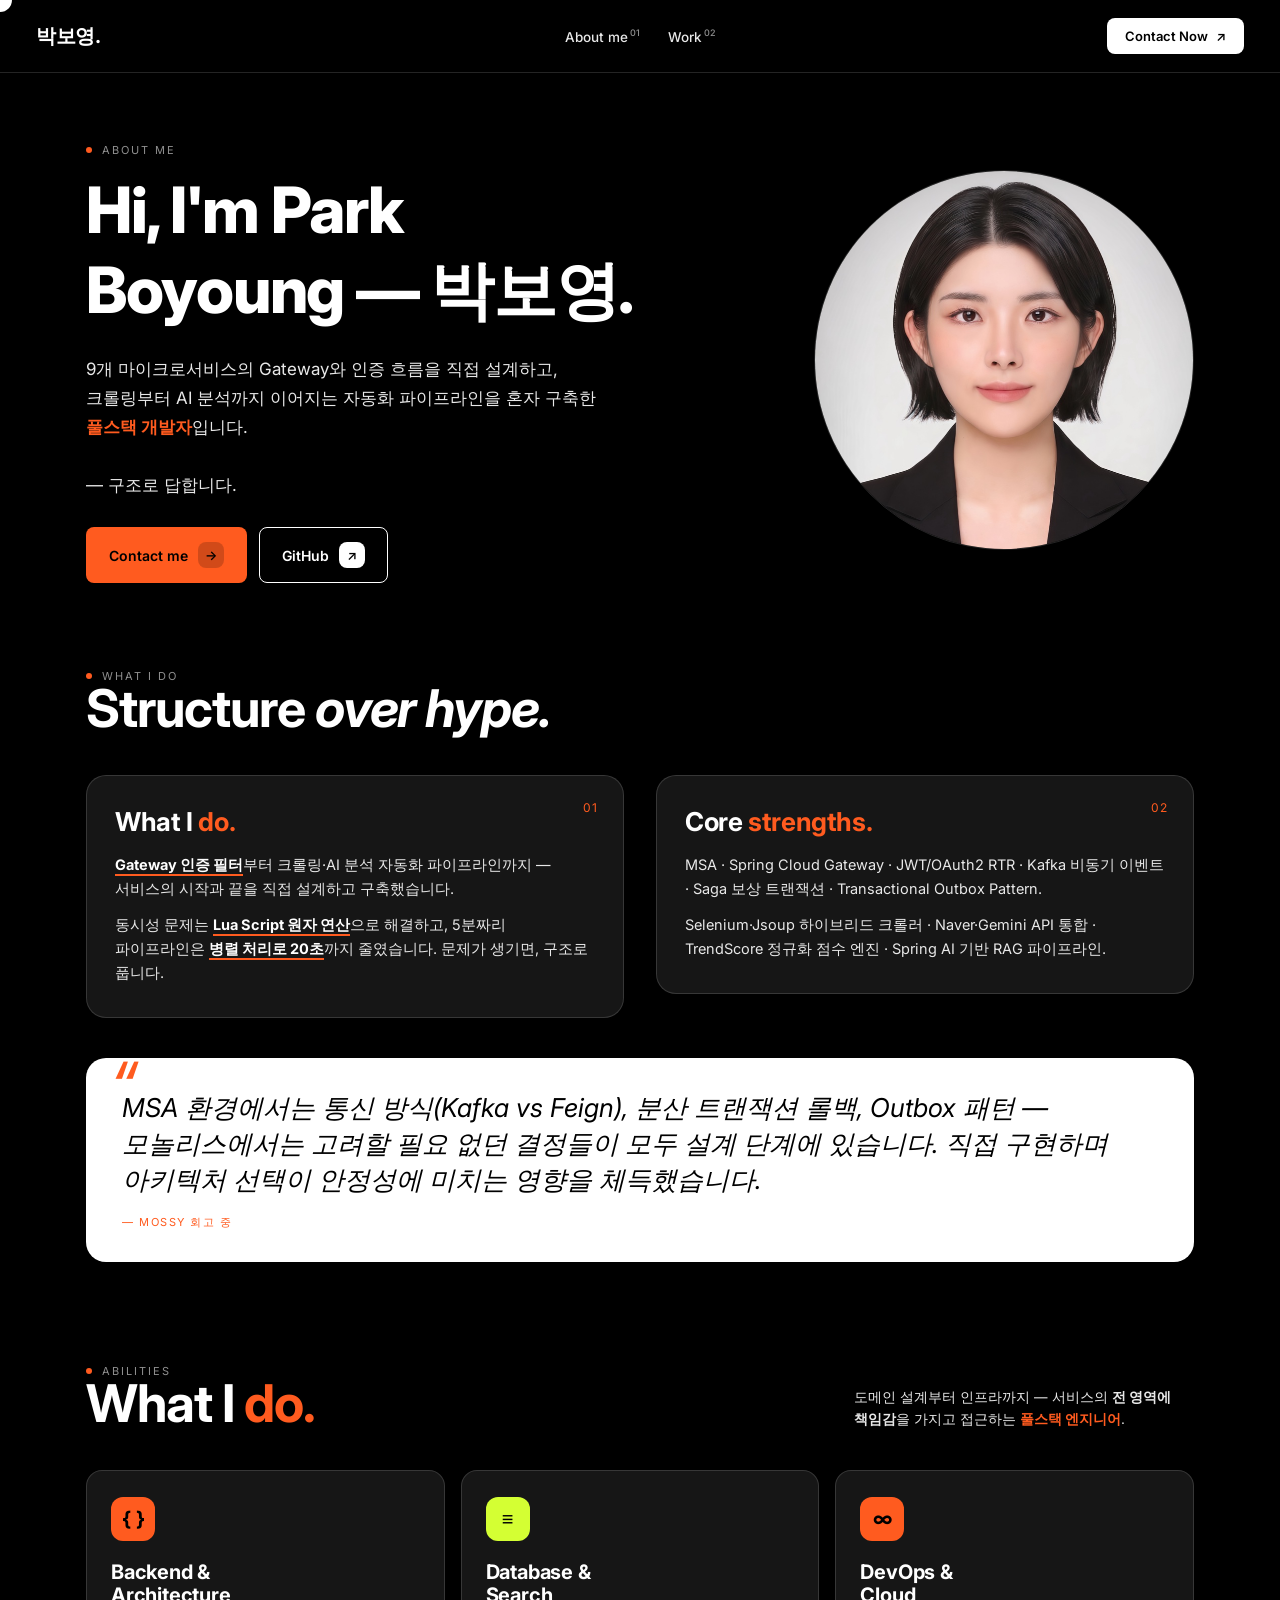
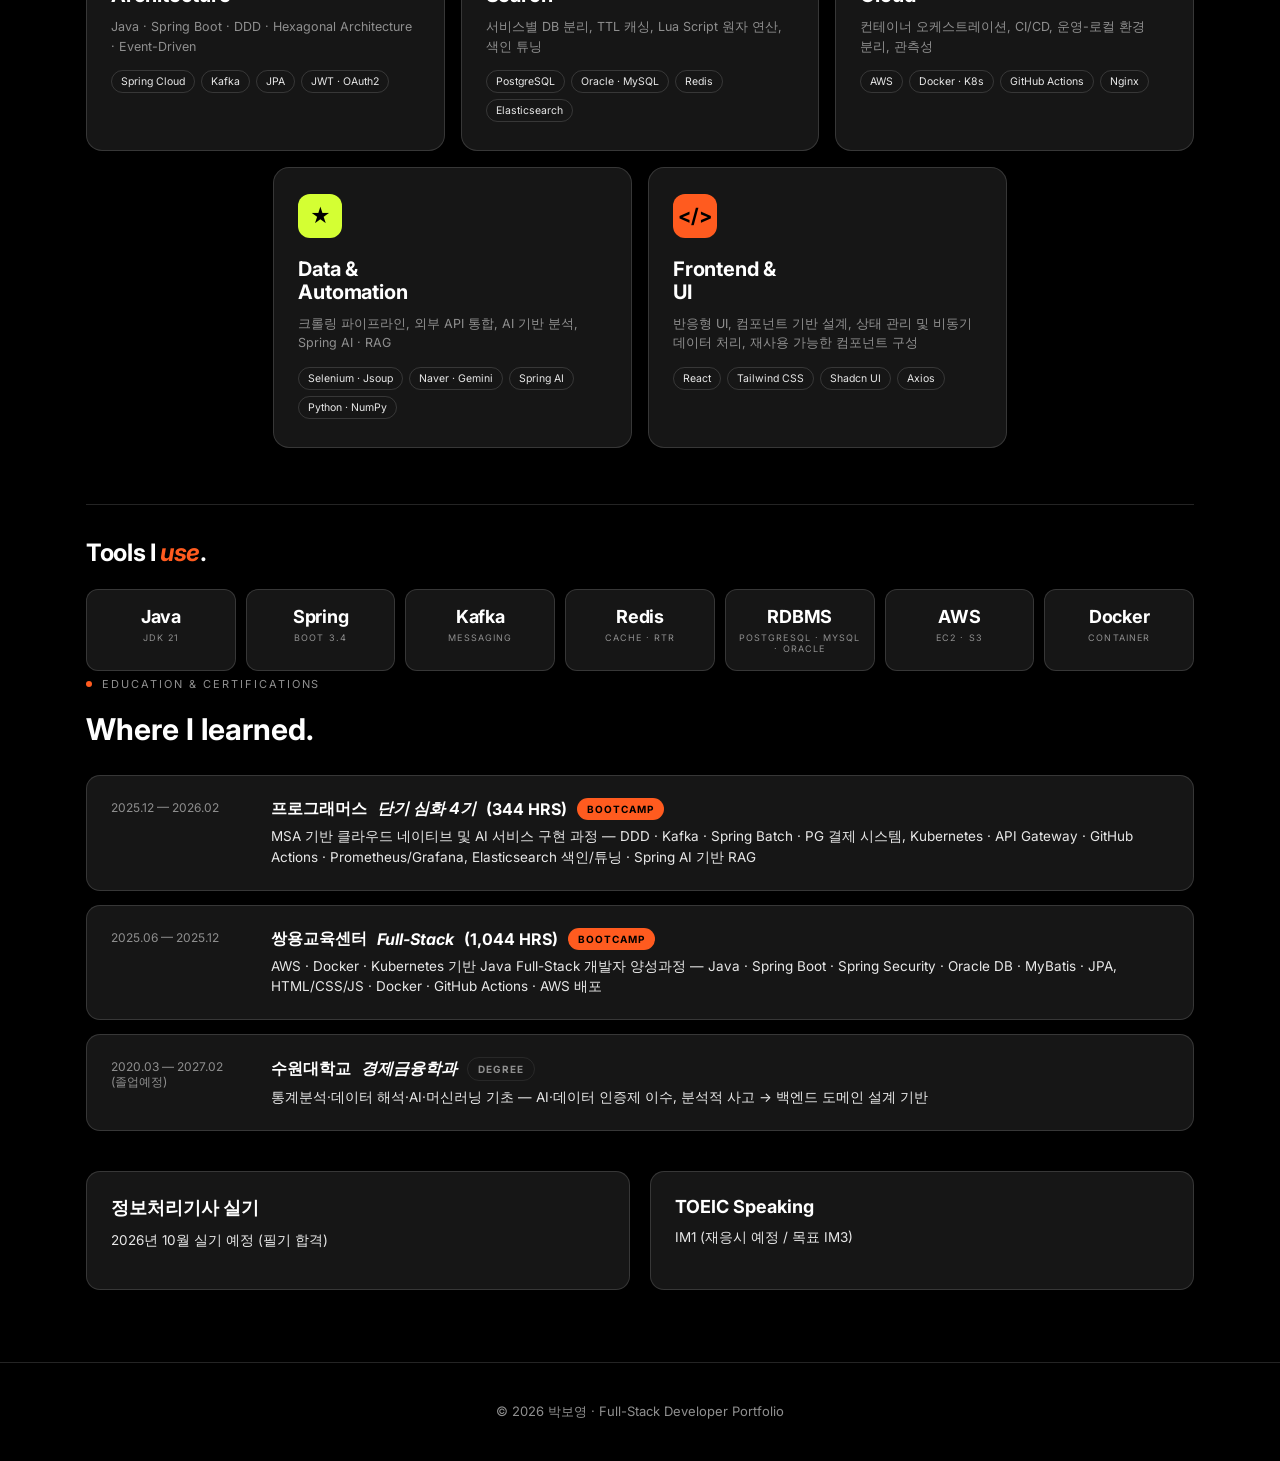
==== commit 911ddc1c: "수원대 졸업예정일(2027.02)로 학력 기간 수정 Co-Authored-By: Claude Sonnet 5.5 <noreply@anthropic.com>" ====
--- a/about.html
+++ b/about.html
@@ -133,7 +133,7 @@
         </div>
       </div>
       <div class="timeline-row reveal">
-        <div class="tl-date">2020.03 — 2023.12</div>
+        <div class="tl-date">2020.03 — 2027.02 (졸업예정)</div>
         <div>
           <div class="tl-title">수원대학교 <em>경제금융학과</em><span class="tl-tag degree">Degree</span></div>
           <div class="tl-sub">통계분석·데이터 해석·AI·머신러닝 기초 — AI·데이터 인증제 이수, 분석적 사고 → 백엔드 도메인 설계 기반</div>
--- a/assets/site.css
+++ b/assets/site.css
@@ -41,6 +41,15 @@
   justify-self:end; display:inline-flex; align-items:center; gap:8px;
   padding:10px 18px; border-radius:8px; background:var(--ink); color:var(--canvas);
   text-decoration:none; font-size:13px; font-weight:600;
+  transition:background .2s ease, color .2s ease;
+}
+/* Each project page scopes --accent/--accent-ink to its own kitsch color, so
+   this alone makes the CTA hover to the right color on every page. */
+.nav-cta:hover { background:var(--accent); color:var(--accent-ink); }
+/* No hover on touch devices, so show the project color by default there
+   instead of leaving it permanently white/black. */
+@media (hover:none) {
+  .nav-cta { background:var(--accent); color:var(--accent-ink); }
 }
 @media (max-width:760px) {
   .nav { grid-template-columns:1fr auto; padding:14px 20px; }
@@ -116,7 +125,7 @@
 /* Two-column case body: compact tinted sidebar (meta + tech stack) next to
    Overview/KPI/features — scannable at a glance, like the original inline
    case-study design. */
-.case-body { display:grid; grid-template-columns:280px 1fr; gap:48px; align-items:start; margin-bottom:64px; }
+.case-body { display:grid; grid-template-columns:280px minmax(0,1fr); gap:48px; align-items:start; margin-bottom:64px; }
 /* Bold, fully-saturated project color (not a faint tint) so each case study
    reads as unmistakably lime/magenta/blue — text switches to accent-ink for
    contrast against the bright fill. */
@@ -133,14 +142,25 @@
 .case-meta .stack-bar .sb-pct { grid-column:2; grid-row:1; color:var(--accent-ink); opacity:.7; }
 .case-meta .stack-bar .sb-track { grid-column:1 / -1; grid-row:2; background:color-mix(in srgb, var(--accent-ink) 20%, transparent); }
 .case-meta .stack-bar .sb-fill { background:var(--accent-ink); }
+.sb-basis {
+  margin-top:12px; font-family:var(--mono); font-size:10.5px; letter-spacing:.02em;
+  color:var(--accent-ink); opacity:.55;
+}
+/* Tech used but too small a footprint (LOC-wise) to fairly represent as a %
+   bar — shown as plain usage badges instead of an overstated/understated fill. */
+.sb-badges { display:flex; flex-wrap:wrap; gap:8px; margin-top:2px; }
+.sb-badge {
+  font-family:var(--mono); font-size:11px; padding:5px 11px; border-radius:999px;
+  border:1px solid color-mix(in srgb, var(--accent-ink) 35%, transparent); color:var(--accent-ink);
+}
 .case-content-main .eyebrow { margin-bottom:16px; }
-@media (max-width:900px) { .case-body { grid-template-columns:1fr; } }
+@media (max-width:900px) { .case-body { grid-template-columns:minmax(0,1fr); } }
 
 .case-section { margin-bottom:72px; }
 .case-section h2 { font-family:var(--display); font-weight:700; font-size:clamp(22px,3vw,30px); margin:0 0 20px; }
 .case-section p { font-size:16px; line-height:1.75; color:var(--ink-2); max-width:760px; }
 .hl { background:var(--accent); color:var(--accent-ink); padding:1px 8px; border-radius:4px; }
-code.hl { font-family:var(--mono); font-size:0.92em; }
+code.hl { font-family:var(--mono); font-size:0.92em; overflow-wrap:anywhere; }
 
 .kpi-row { display:grid; grid-template-columns:repeat(3,1fr); gap:24px; margin-top:32px; }
 .kpi { padding:24px; border:1px solid var(--line); border-radius:14px; }
@@ -175,24 +195,75 @@
 }
 @media (max-width:760px) { .gallery { grid-template-columns:1fr; } }
 
+/* Click-to-zoom media wrapper — site.js wraps each gallery <img> in this so
+   the "click to enlarge" hint can sit centered over just the image, not the
+   caption below it. */
+.zoom-media { position:relative; cursor:zoom-in; }
+.zoom-hint {
+  position:absolute; inset:0; display:flex; flex-direction:column;
+  align-items:center; justify-content:center; gap:8px;
+  background:rgba(0,0,0,.5); color:#fff;
+  opacity:0; transition:opacity .2s ease; pointer-events:none;
+}
+.zoom-media:hover .zoom-hint { opacity:1; }
+.zoom-hint-icon {
+  width:44px; height:44px; border:2px solid #fff; border-radius:50%;
+  display:flex; align-items:center; justify-content:center;
+  font-size:24px; font-weight:700; line-height:1;
+}
+.zoom-hint-label { font-family:var(--mono); font-size:11px; letter-spacing:.16em; text-transform:uppercase; }
+
+/* Click-to-zoom overlay — opens near full-screen so screenshots are actually
+   readable; closes on click (backdrop, image, or the ✕) or Escape. */
+.gallery-zoom {
+  position:fixed; inset:0; z-index:300;
+  display:flex; align-items:center; justify-content:center;
+  background:rgba(0,0,0,0.85);
+  opacity:0; visibility:hidden; pointer-events:none;
+  transition:opacity .2s ease;
+}
+.gallery-zoom.is-visible { opacity:1; visibility:visible; pointer-events:auto; }
+.gallery-zoom-frame { position:relative; max-width:92vw; max-height:88vh; transform:scale(.96); transition:transform .2s ease; cursor:zoom-out; }
+.gallery-zoom.is-visible .gallery-zoom-frame { transform:scale(1); }
+.gallery-zoom img {
+  display:block; max-width:92vw; max-height:88vh; width:auto; height:auto;
+  object-fit:contain; border-radius:14px; border:1px solid var(--line);
+  box-shadow:0 24px 80px rgba(0,0,0,.6);
+}
+.gallery-zoom figcaption {
+  position:absolute; left:50%; bottom:-16px; transform:translate(-50%,100%);
+  margin:0; padding:7px 16px; background:#fff; color:#000; border-radius:6px;
+  font-size:13.5px; white-space:nowrap; max-width:92vw; overflow:hidden; text-overflow:ellipsis;
+}
+.gallery-zoom-close {
+  position:absolute; top:-18px; right:-18px; width:36px; height:36px;
+  background:#fff; color:#000; border-radius:50%; border:none;
+  display:flex; align-items:center; justify-content:center;
+  font-size:18px; line-height:1; cursor:pointer;
+}
+@media (max-width:760px) { .gallery-zoom-close { top:-14px; right:0; } }
+
 .feat-list { display:flex; flex-direction:column; gap:28px; margin-top:28px; }
 .feat { display:flex; gap:20px; }
 .feat .fn { font-family:var(--display); font-weight:700; font-size:22px; color:var(--accent); flex:none; width:40px; }
 .feat .ft { font-weight:600; margin-bottom:6px; }
 .feat .fd { color:var(--mute); font-size:14.5px; line-height:1.6; }
 
-.trouble-grid { display:grid; grid-template-columns:1fr 1fr; gap:1px; background:var(--line); border:1px solid var(--line); border-radius:16px; overflow:hidden; margin-top:28px; }
-.tcard { background:var(--surface); padding:24px; border-radius:0; }
-.tcard .tt { font-weight:700; margin-bottom:14px; }
-.trow { display:grid; grid-template-columns:70px 1fr; gap:12px; padding:10px 0; border-top:1px solid var(--line); font-size:13.5px; }
+.trouble-grid { display:grid; grid-template-columns:minmax(0,1fr) minmax(0,1fr); gap:1px; background:var(--line); border:1px solid var(--line); border-radius:16px; overflow:hidden; margin-top:28px; }
+.tcard { background:var(--surface); padding:24px; border-radius:0; min-width:0; }
+.tcard .tt { font-weight:700; margin-bottom:14px; overflow-wrap:break-word; }
+/* minmax(0,1fr) — plain 1fr keeps a track's min size at its content's
+   min-content, so a long unbroken token (a code snippet, an API flag) blows
+   the card past the viewport on mobile instead of wrapping. */
+.trow { display:grid; grid-template-columns:70px minmax(0,1fr); gap:12px; padding:10px 0; border-top:1px solid var(--line); font-size:13.5px; }
 .trow:first-of-type { border-top:none; }
 .trow .tk { color:var(--mute); font-family:var(--mono); font-size:11px; text-transform:uppercase; letter-spacing:.06em; padding-top:2px; }
-.trow .tv { color:var(--ink-2); }
+.trow .tv { color:var(--ink-2); overflow-wrap:break-word; }
 .trow.result .tv { font-weight:600; color:var(--ink); }
 .t-evidence { margin-top:14px; padding-top:14px; border-top:1px dashed var(--line); }
 .t-evidence img { border-radius:8px; border:1px solid var(--line); }
 .t-evidence-cap { margin-top:8px; font-family:var(--mono); font-size:11px; color:var(--mute); }
-@media (max-width:760px) { .trouble-grid { grid-template-columns:1fr; } }
+@media (max-width:760px) { .trouble-grid { grid-template-columns:minmax(0,1fr); } }
 
 /* Standalone evidence card — sits beside its troubleshooting card in the
    grid instead of stacking the screenshot below the text (which made the
@@ -214,6 +285,46 @@
 .ev-chrome .url { flex:1; text-align:center; font-family:var(--mono); font-size:10.5px; color:var(--mute); }
 .ev-body img { width:100%; display:block; }
 .ev-caption { font-size:13px; color:var(--mute); line-height:1.55; }
+
+/* OLD vs NEW comparison rendered natively inside the terminal-window chrome
+   (.ev-chrome/.ev-body) instead of a screenshot — stays crisp and editable.
+   One table (검색어 | OLD | NEW) instead of two stacked panels, so each
+   place's old/new result sits in the same row instead of two lists that
+   wrap independently and drift out of alignment. table-layout:fixed pins
+   each column to a percentage width so long addresses wrap in place
+   instead of growing the table past its box (which forced a scrollbar). */
+.ev-compare { padding:14px 16px; }
+.ev-compare table { width:100%; table-layout:fixed; border-collapse:collapse; font-size:11.5px; }
+.ev-compare th:nth-child(1), .ev-compare td:nth-child(1) { width:24%; }
+.ev-compare th:nth-child(2), .ev-compare td:nth-child(2) { width:38%; }
+.ev-compare th:nth-child(3), .ev-compare td:nth-child(3) { width:38%; }
+.ev-compare th {
+  text-align:left; padding:0 6px 10px; font-family:var(--mono); font-size:9.5px;
+  letter-spacing:.04em; font-weight:600; overflow-wrap:break-word;
+}
+.ev-compare th:first-child { padding-left:0; }
+.ev-compare th .sub {
+  display:block; margin-top:3px; font-weight:400; font-size:8.5px;
+  letter-spacing:0; text-transform:none; color:var(--mute); overflow-wrap:break-word;
+}
+.ev-compare th.old, .ev-compare td.old { color:#FF6B6B; }
+.ev-compare th.new, .ev-compare td.new { color:#4ADE80; }
+.ev-compare td { padding:8px 6px; border-top:1px solid var(--line-2); color:var(--ink-2); vertical-align:top; overflow-wrap:break-word; }
+.ev-compare td:first-child { padding-left:0; color:var(--mute); }
+.ev-compare td.old { background:rgba(255,80,80,.07); }
+.ev-compare td.new { background:rgba(80,255,140,.05); }
+.ev-compare tfoot td { border-top:2px solid var(--line); font-weight:700; padding-top:10px; }
+
+/* Two supporting screenshots side by side — the actual recommended place in
+   the app, cross-checked against Naver Map to prove it's a real business. */
+.ev-proof { display:grid; grid-template-columns:1fr 1fr; gap:12px; padding:12px; }
+.ev-proof figure { margin:0; border-radius:8px; overflow:hidden; border:1px solid var(--line); background:var(--canvas); display:flex; flex-direction:column; }
+.ev-proof img { width:100%; display:block; aspect-ratio:4/3; object-fit:cover; object-position:top; }
+.ev-proof figcaption {
+  margin:8px 10px 10px; padding:4px 9px; font-size:11.5px; line-height:1.3;
+  background:#fff; color:#000; border-radius:5px; align-self:flex-start;
+}
+@media (max-width:640px) { .ev-proof { grid-template-columns:1fr; } }
 
 .more-projects { padding:80px 0; border-top:1px solid var(--line); }
 .more-projects h2 { font-family:var(--display); font-weight:700; font-size:clamp(28px,4vw,40px); margin:0 0 32px; }
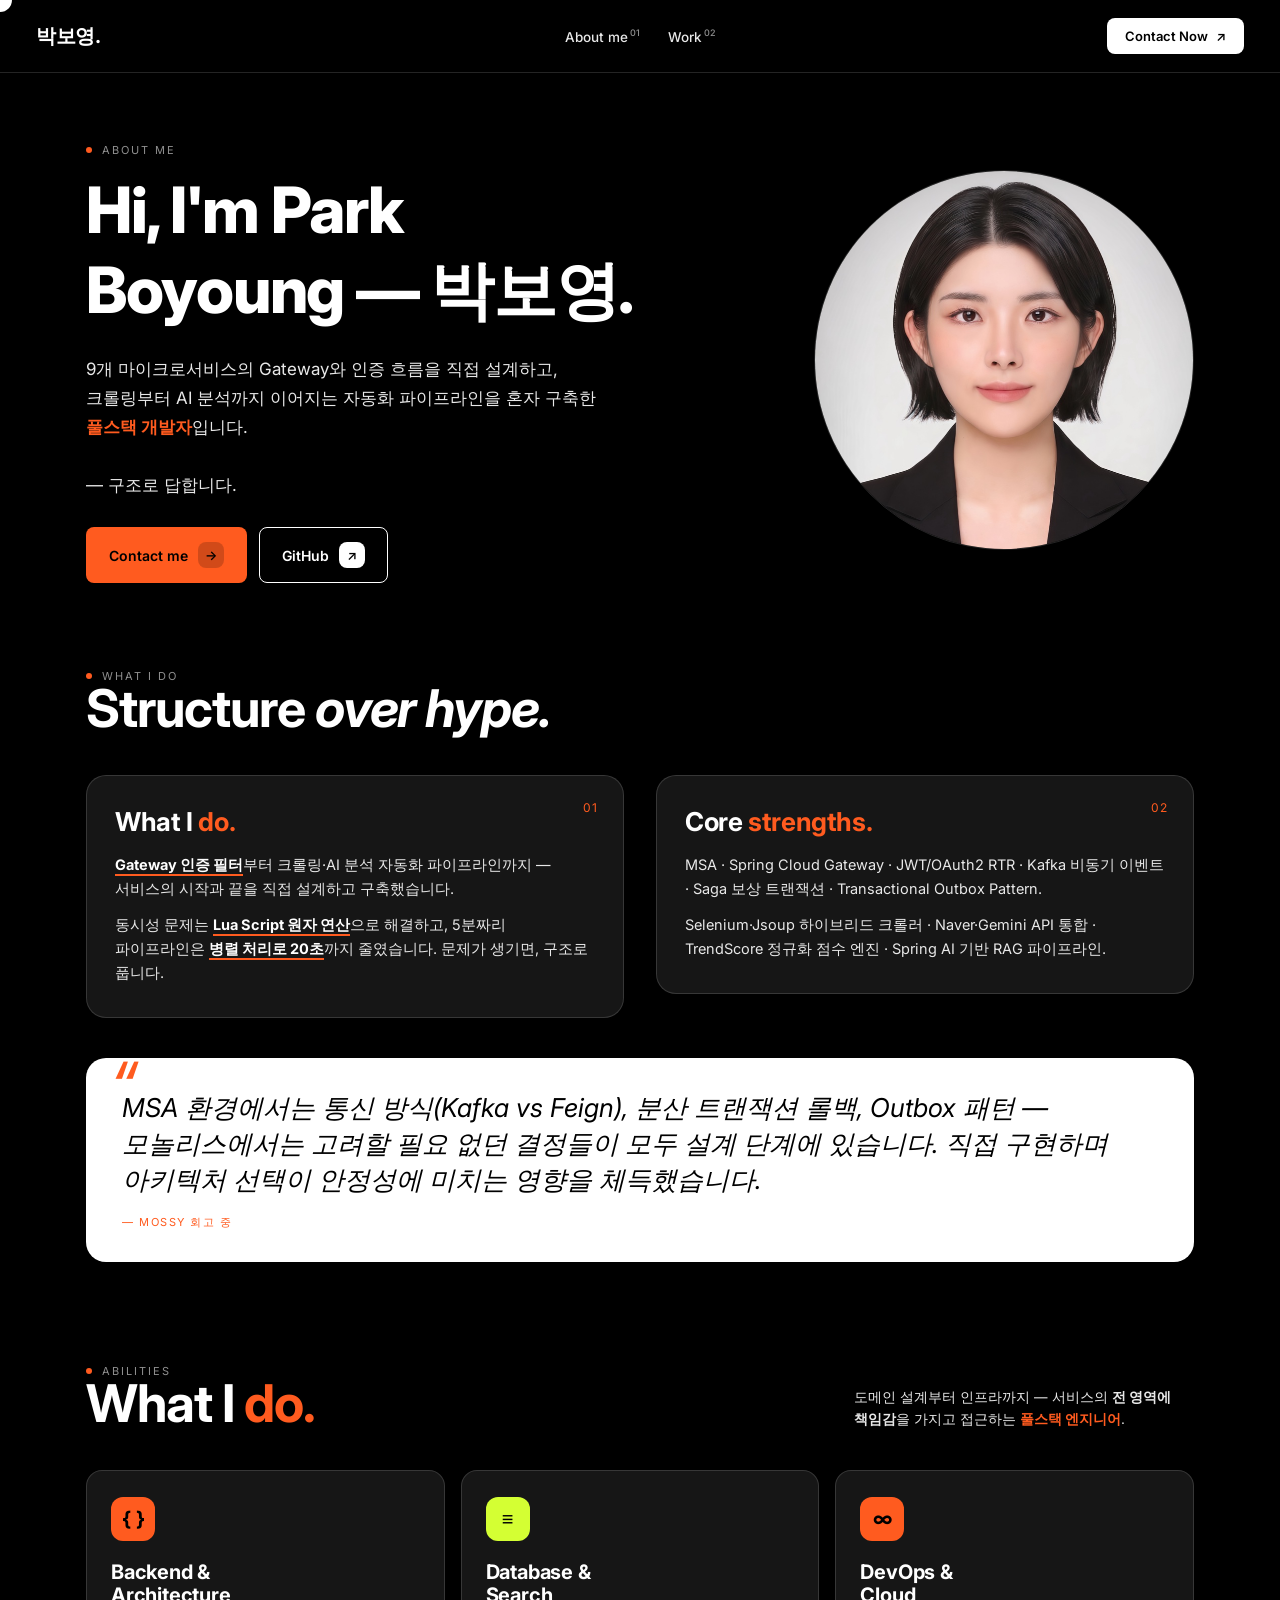
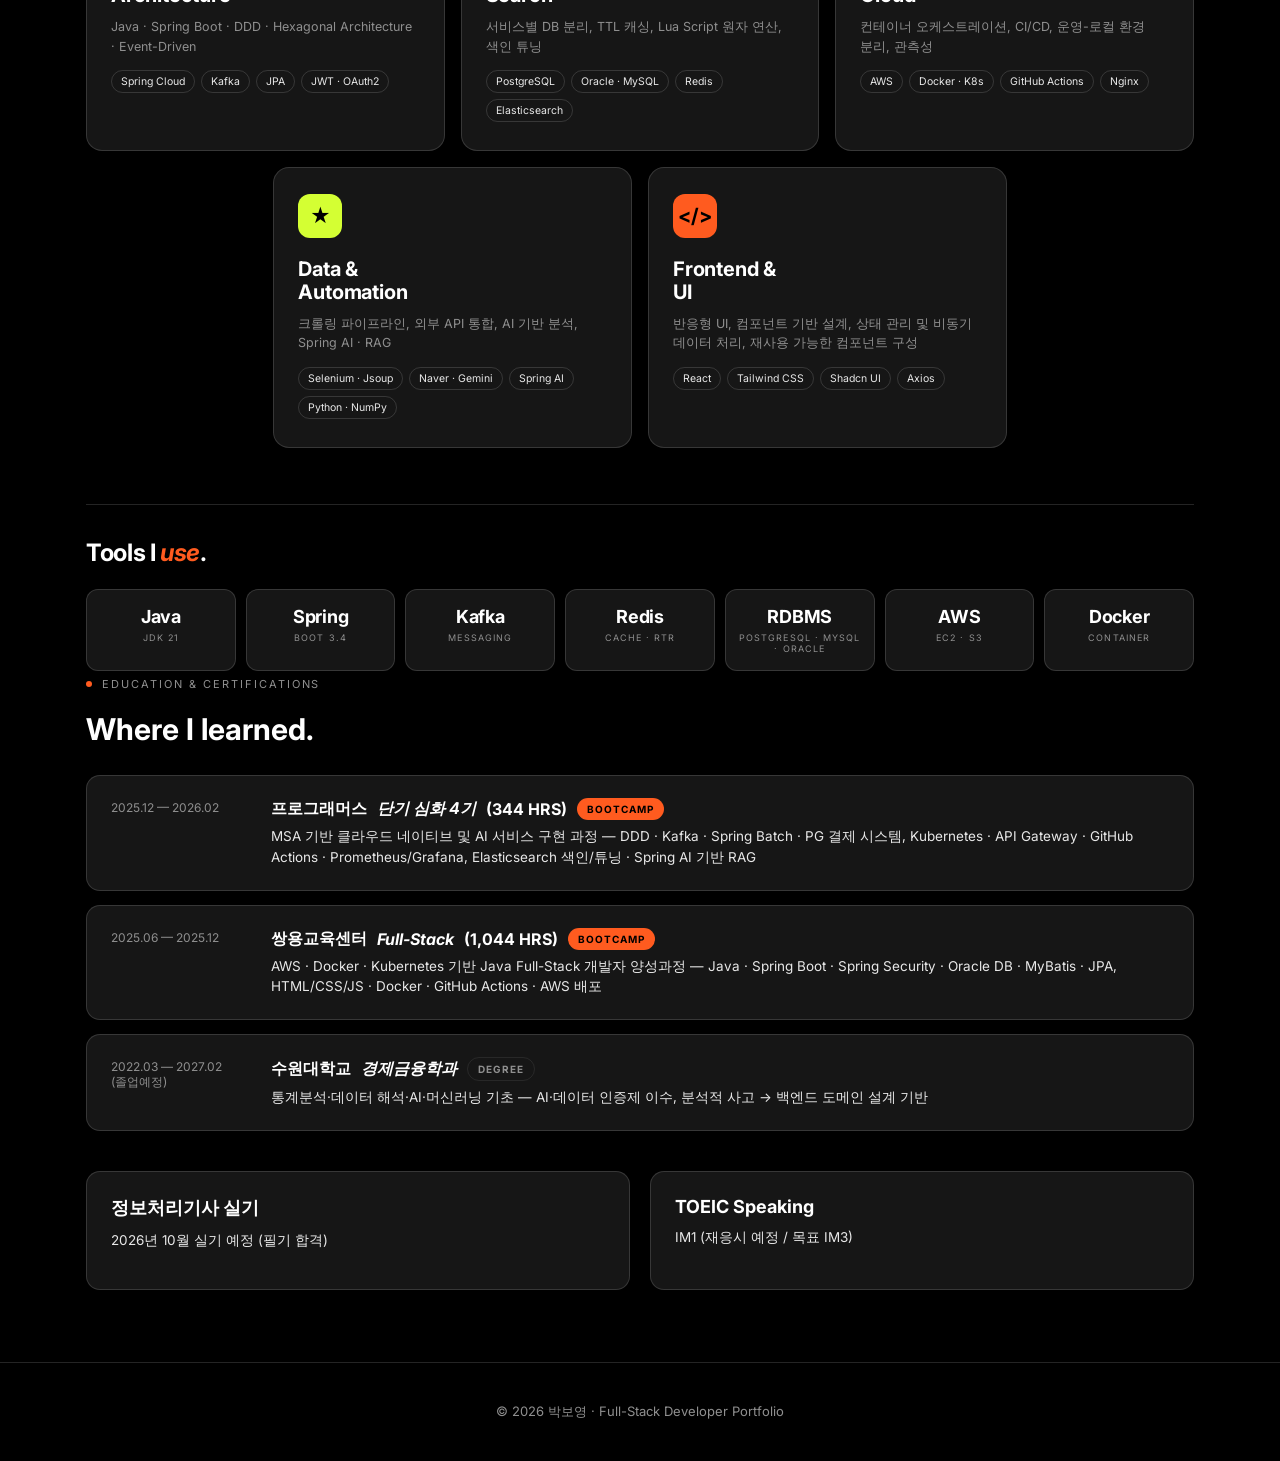
==== commit 418f8aca: "수원대 입학일을 편입 시점(2022.03)으로 수정 Co-Authored-By: Claude Sonnet 5.5 <noreply@anthropic.com>" ====
--- a/about.html
+++ b/about.html
@@ -133,7 +133,7 @@
         </div>
       </div>
       <div class="timeline-row reveal">
-        <div class="tl-date">2020.03 — 2027.02 (졸업예정)</div>
+        <div class="tl-date">2022.03 — 2027.02 (졸업예정)</div>
         <div>
           <div class="tl-title">수원대학교 <em>경제금융학과</em><span class="tl-tag degree">Degree</span></div>
           <div class="tl-sub">통계분석·데이터 해석·AI·머신러닝 기초 — AI·데이터 인증제 이수, 분석적 사고 → 백엔드 도메인 설계 기반</div>
